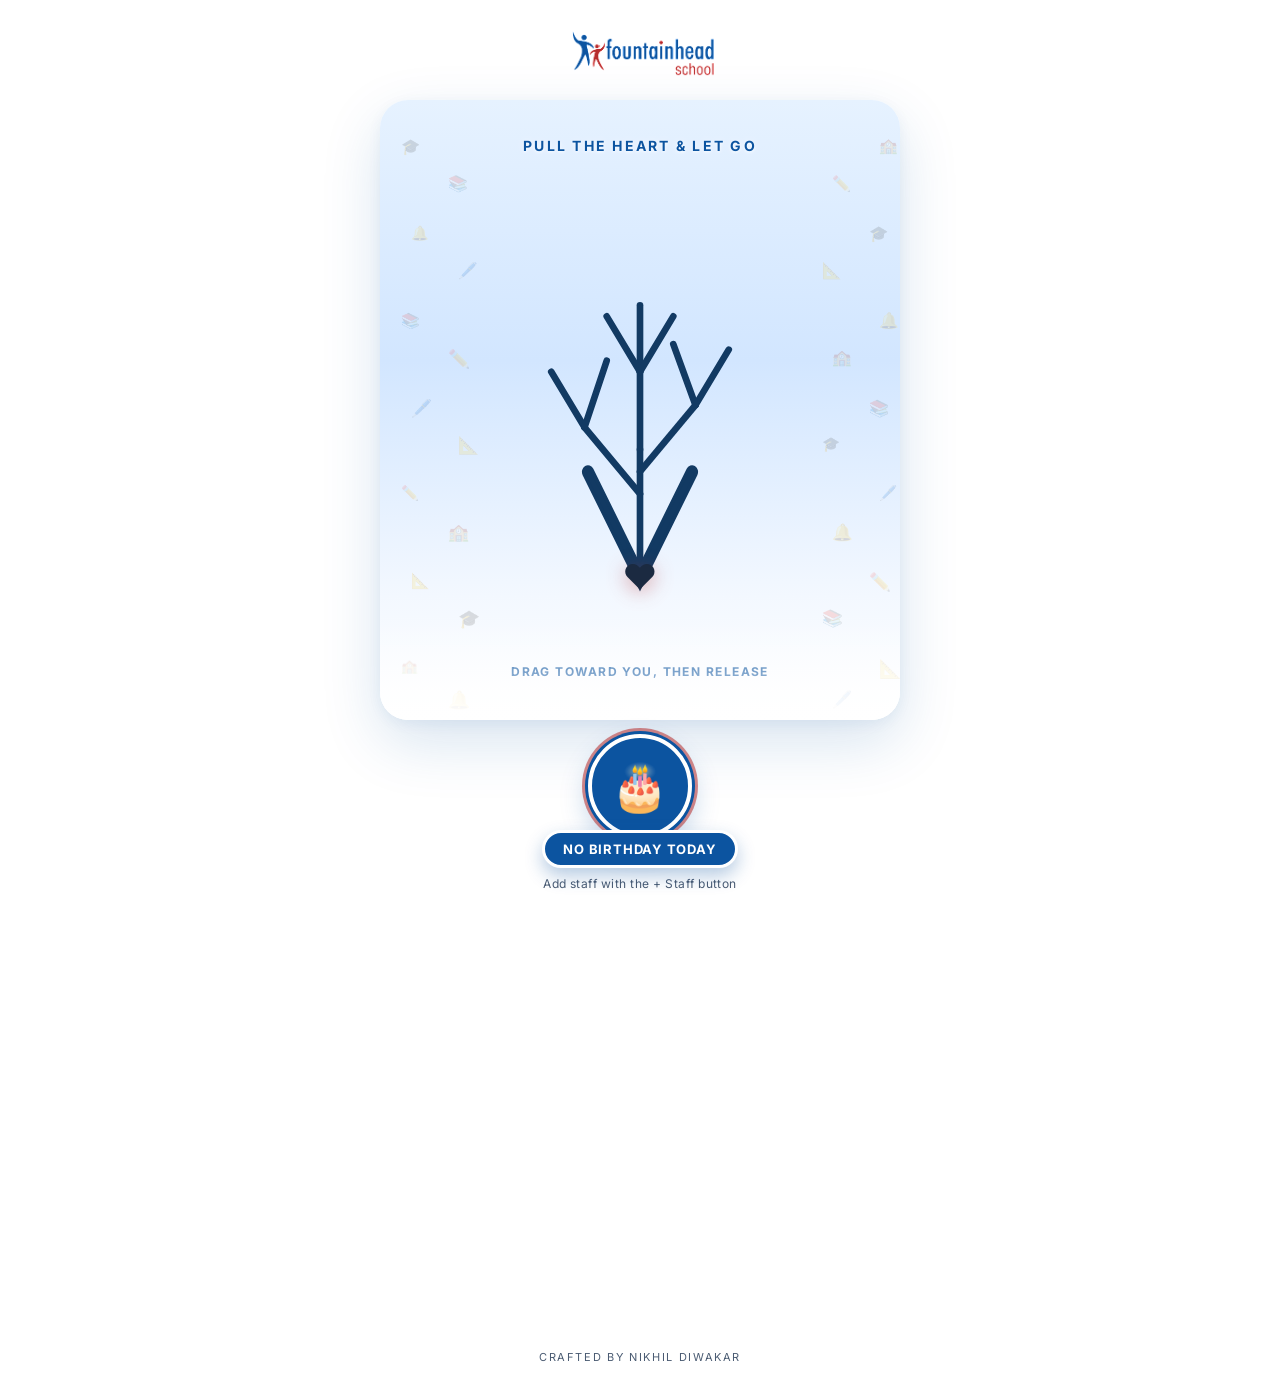
==== birthday/index.html @ 6b3f78a0 "Birthday page: match the anniversary card frame (rounded corners, soft shadow, blue gradient) Co-Aut" ====
<!DOCTYPE html>
<html lang="en">
<head>
<meta charset="UTF-8">
<meta name="viewport" content="width=device-width, initial-scale=1.0, viewport-fit=cover">
<title>Happy Birthday</title>
<link rel="preconnect" href="https://fonts.googleapis.com">
<link href="https://fonts.googleapis.com/css2?family=Parisienne&family=Cormorant+Garamond:ital,wght@0,400;0,500;1,400&family=Inter:wght@400;500;600&display=swap" rel="stylesheet">
<style>
  :root{
    --brand-blue:#0C54A0;
    --brand-blue-bright:#1185FF;
    --brand-red:#B62C2C;
    --brand-red-bright:#FF3C3C;
    --bg-top:#e6f2ff;
    --bg-mid:#f5f9ff;
    --bg-bottom:#ffffff;
    --ink:#123a63;
    --cream:#ffffff;
    --text-dark:#1b2a41;
    --text-soft:#4a5b72;
  }
  *{box-sizing:border-box;-webkit-tap-highlight-color:transparent;}
  html,body{margin:0;padding:0;background:var(--bg-bottom);overflow-x:hidden;-webkit-text-size-adjust:100%;}
  img,video{max-width:100%;}
  body{
    font-family:'Inter',sans-serif;
    color:var(--text-dark);
    display:flex;
    flex-direction:column;
    align-items:center;
    min-height:100vh;min-height:100dvh;
    padding:env(safe-area-inset-top) env(safe-area-inset-right) env(safe-area-inset-bottom) env(safe-area-inset-left);
  }

  /* ---------- SCENE ---------- */
  .brand-header{
    width:100%;max-width:520px;display:flex;justify-content:center;
    padding:22px 20px 10px;
  }
  .brand-header img{height:68px;width:auto;display:block;}

  .scene{
    position:relative;
    width:100%;
    max-width:520px;
    height:min(78vh,620px);
    min-height:460px;
    overflow:hidden;
    border-radius:28px;
    background:linear-gradient(180deg,#e6f2ff 0%, #d2e6ff 42%, #f3f8ff 80%, #ffffff 100%);
    box-shadow:0 22px 60px rgba(12,84,160,.16), 0 4px 14px rgba(12,84,160,.06);
    touch-action:none;
    user-select:none;
  }

  .stars{position:absolute;inset:0;pointer-events:none;overflow:hidden;}
  .stars span{
    position:absolute;font-size:15px;opacity:.16;color:var(--brand-blue);
    animation:iconFloat ease-in-out infinite;
  }
  @keyframes iconFloat{
    0%,100%{transform:translateY(0) rotate(0deg);}
    50%{transform:translateY(-14px) rotate(6deg);}
  }

  .ground{
    position:absolute;left:0;right:0;bottom:0;height:16%;
    background:linear-gradient(180deg, rgba(255,255,255,0) 0%, rgba(255,255,255,.9) 100%);
    pointer-events:none;
  }

  .hint{
    position:absolute;top:6%;left:0;right:0;
    text-align:center;font-family:'Inter',sans-serif;
    font-size:14px;font-weight:700;letter-spacing:.16em;text-transform:uppercase;
    color:var(--brand-blue);opacity:1;
    text-shadow:0 1px 3px rgba(255,255,255,.9), 0 0 10px rgba(255,255,255,.6);
    transition:opacity .6s ease;
  }
  .hint.hidden{opacity:0;}

  /* Tree */
  .tree-wrap{position:absolute;left:50%;top:20%;transform:translateX(-50%);width:64%;height:62%;}
  .tree-svg{width:100%;height:100%;overflow:visible;}
  .branch{
    fill:none;stroke:var(--ink);stroke-width:6;stroke-linecap:round;
  }
  .bloom{opacity:0;transform-origin:center;transform:scale(0);}
  .bloom.show{
    animation:pop .55s cubic-bezier(.34,1.56,.64,1) forwards;
  }
  @keyframes pop{
    0%{opacity:0;transform:scale(0);}
    60%{opacity:1;transform:scale(1.15);}
    100%{opacity:1;transform:scale(1);}
  }

  /* Falling petals */
  .petal{
    position:absolute;top:-5%;font-size:14px;pointer-events:none;
    animation:fall linear forwards;opacity:.9;
  }
  @keyframes fall{
    to{transform:translateY(120vh) rotate(360deg);opacity:0;}
  }

  /* Slingshot */
  .sling-wrap{position:absolute;left:0;right:0;bottom:6%;height:34%;}
  .sling-svg{width:100%;height:100%;overflow:visible;}
  .fork{fill:none;stroke:var(--ink);stroke-width:7;stroke-linecap:round;}
  .band{stroke:var(--ink);stroke-width:3;opacity:.8;}

  .heart{
    position:absolute;
    left:50%;
    top:46%;
    transform:translate(-50%,-50%);
    font-size:34px;
    line-height:1;
    cursor:grab;
    filter:drop-shadow(0 4px 10px rgba(182,44,44,.4));
    touch-action:none;
    z-index:5;
  }
  .heart:active{cursor:grabbing;}
  .heart.flying{transition:none;}
  .heart.hidden{opacity:0;pointer-events:none;transition:opacity .4s ease;}

  .pull-label{
    position:absolute;bottom:2%;left:0;right:0;text-align:center;
    font-family:'Inter',sans-serif;font-size:12px;font-weight:700;letter-spacing:.12em;
    text-transform:uppercase;color:var(--brand-blue);opacity:1;
    text-shadow:0 1px 3px rgba(255,255,255,.9), 0 0 10px rgba(255,255,255,.6);
    transition:opacity .6s ease;
  }
  .pull-label.hidden{opacity:0;}

  /* ---------- TEXT REVEAL ---------- */
  .reveal{
    text-align:center;padding:34px 24px 10px;max-width:560px;
  }
  .eyebrow{
    font-family:'Inter',sans-serif;font-size:12px;font-weight:600;letter-spacing:.22em;
    text-transform:uppercase;color:var(--brand-blue);opacity:0;
    transition:opacity 1s ease, transform 1s ease;transform:translateY(8px);
  }
  .headline{
    font-family:'Parisienne',cursive;
    font-size:clamp(40px,9vw,64px);
    color:var(--brand-red);
    margin:6px 0 4px;
    opacity:0;transform:translateY(10px);
    transition:opacity 1.1s ease .15s, transform 1.1s ease .15s;
    text-shadow:0 2px 18px rgba(182,44,44,.3);
  }
  .subline{
    font-family:'Inter',sans-serif;font-weight:400;
    font-size:16px;line-height:1.7;color:var(--text-dark);opacity:0;
    transition:opacity 1s ease .3s, transform 1s ease .3s;transform:translateY(8px);
    max-width:440px;margin:0 auto;
  }
  .reveal.show .eyebrow,
  .reveal.show .headline,
  .reveal.show .subline{opacity:1;transform:translateY(0);}

  .cta{
    margin-top:26px;opacity:0;transform:translateY(10px);
    transition:opacity .9s ease .6s, transform .9s ease .6s;
  }
  .reveal.show .cta{opacity:1;transform:translateY(0);}
  .cta button{
    font-family:'Inter',sans-serif;font-size:14px;font-weight:600;letter-spacing:.06em;
    background:transparent;color:var(--brand-blue);border:1.5px solid var(--brand-blue);
    padding:12px 26px;border-radius:999px;cursor:pointer;
    transition:background .25s ease, color .25s ease;
  }
  .cta button:hover{background:var(--brand-blue);color:#fff;}

  /* ---------- VIDEO ---------- */
  .video-block{
    width:100%;max-width:560px;
    display:grid;grid-template-rows:0fr;
    opacity:0;
    transition:grid-template-rows .7s ease, opacity .7s ease;
  }
  .video-block.open{grid-template-rows:1fr;opacity:1;}
  .video-block-inner{min-height:0;overflow:hidden;padding:10px 24px 60px;}
  .video-frame{
    border-radius:18px;overflow:hidden;
    border:1px solid rgba(12,84,160,.25);
    box-shadow:0 16px 40px rgba(12,84,160,.18);
  }
  .video-frame video{width:100%;display:block;background:#000;}

  .celebrate-frame{
    position:relative;border-radius:18px;overflow:hidden;
    border:1px solid rgba(12,84,160,.25);
    box-shadow:0 16px 40px rgba(12,84,160,.18);
    aspect-ratio:16/10;
  }
  .celebrate-sky{
    position:absolute;inset:0;
    background:linear-gradient(180deg,var(--bg-top) 0%, var(--bg-mid) 55%, var(--bg-bottom) 100%);
  }
  .celebrate-msg{
    position:absolute;inset:0;display:flex;flex-direction:column;
    align-items:center;justify-content:center;text-align:center;gap:10px;
    opacity:0;transition:opacity .8s ease .3s;
  }
  .celebrate-frame.play .celebrate-msg{opacity:1;}
  .celebrate-cake{font-size:46px;animation:cakeBounce 1.8s ease-in-out infinite;}
  @keyframes cakeBounce{0%,100%{transform:translateY(0);}50%{transform:translateY(-8px);}}
  .celebrate-line{
    font-family:'Parisienne',cursive;font-size:28px;
    color:var(--brand-red);text-shadow:0 2px 14px rgba(182,44,44,.3);
    padding:0 8%;line-height:1.3;
  }
  .celebrate-sparkles{font-size:20px;letter-spacing:10px;opacity:1;}
  .celebrate-sparkles span{display:inline-block;animation:cakeBounce 1.8s ease-in-out infinite;}
  .celebrate-sparkles span:nth-child(2){animation-delay:.2s;}
  .celebrate-sparkles span:nth-child(3){animation-delay:.4s;}
  .confetti{
    position:absolute;top:-8%;pointer-events:none;
    animation:confettiFall linear forwards;
  }
  @keyframes confettiFall{
    to{transform:translateY(140%) rotate(540deg);opacity:0;}
  }
  .balloon{
    position:absolute;bottom:-15%;font-size:28px;pointer-events:none;
    animation:balloonRise ease-in forwards;
  }
  @keyframes balloonRise{
    0%{transform:translateY(0) translateX(0);opacity:0;}
    10%{opacity:1;}
    100%{transform:translateY(-260%) translateX(var(--drift,10px));opacity:0;}
  }
  .video-caption{
    text-align:center;font-family:'Inter',sans-serif;font-size:13px;
    letter-spacing:.08em;text-transform:uppercase;font-weight:600;
    color:var(--brand-blue);margin-top:16px;opacity:.9;
  }

  footer{
    font-family:'Inter',sans-serif;font-size:11px;letter-spacing:.15em;
    text-transform:uppercase;
    color:var(--text-soft);padding:0 20px 30px;text-align:center;
  }

  @media (prefers-reduced-motion:reduce){
    *{animation-duration:.01ms !important;transition-duration:.01ms !important;}
  }

  /* ---------- BIRTHDAY PEOPLE ---------- */
  .bday-people{display:flex;flex-wrap:wrap;justify-content:center;gap:22px;margin:14px 0 0;padding:0 16px;position:relative;z-index:3;}
  .bday-card{text-align:center;animation:cardIn .8s ease both;}
  @keyframes cardIn{from{opacity:0;transform:translateY(12px);}to{opacity:1;transform:none;}}
  .bday-photo{
    width:104px;height:104px;border-radius:50%;margin:0 auto;overflow:hidden;
    border:4px solid #fff;
    box-shadow:0 0 0 3px var(--brand-blue),0 0 0 6px rgba(182,44,44,.55),0 12px 28px rgba(12,84,160,.28);
    background:var(--brand-blue);
    display:flex;align-items:center;justify-content:center;
    color:#fff;font-family:'Inter',sans-serif;font-weight:500;font-size:44px;
  }
  .bday-photo img{width:100%;height:100%;object-fit:cover;display:block;}
  .bday-name{
    display:inline-block;max-width:92vw;white-space:normal;margin-top:-16px;position:relative;
    background:var(--brand-blue);color:#fff;border:3px solid #fff;border-radius:999px;
    padding:8px 18px;font:700 13px 'Inter',sans-serif;letter-spacing:.06em;text-transform:uppercase;
    box-shadow:0 8px 18px rgba(12,84,160,.3);
  }
  .bday-role{font-size:12px;color:var(--text-soft);letter-spacing:.04em;margin-top:8px;}
  .bday-card.off{display:none;}
  .bday-none{font-size:15px;color:var(--text-soft);}


</style>
</head>
<body>

<div class="brand-header"><img src="[data-uri]" alt="Fountainhead School"></div>

<div class="scene" id="scene">
  <div class="stars" id="stars"></div>

  <div class="tree-wrap">
    <svg class="tree-svg" id="treeSvg" viewBox="0 0 300 320">
      <!-- trunk + branches -->
      <path class="branch" d="M150 300 L150 190" />
      <path class="branch" d="M150 230 L100 170" />
      <path class="branch" d="M150 210 L200 150" />
      <path class="branch" d="M150 190 L150 120" />
      <path class="branch" d="M100 170 L70 120" />
      <path class="branch" d="M100 170 L120 110" />
      <path class="branch" d="M200 150 L230 100" />
      <path class="branch" d="M200 150 L180 95" />
      <path class="branch" d="M150 120 L150 60" />
      <path class="branch" d="M150 120 L120 70" />
      <path class="branch" d="M150 120 L180 70" />

      <!-- bloom points (hearts appear here) -->
      <g id="blooms" font-size="22" text-anchor="middle">
        <text class="bloom" x="70" y="112" data-i="0">💗</text>
        <text class="bloom" x="120" y="102" data-i="1">💗</text>
        <text class="bloom" x="150" y="52" data-i="2">💗</text>
        <text class="bloom" x="180" y="62" data-i="3">💗</text>
        <text class="bloom" x="230" y="92" data-i="4">💗</text>
        <text class="bloom" x="200" y="140" data-i="5">💗</text>
        <text class="bloom" x="100" y="160" data-i="6">💗</text>
        <text class="bloom" x="150" y="180" data-i="7">💗</text>
      </g>
    </svg>
  </div>

  <div class="hint" id="hint">pull the heart &amp; let go</div>

  <div class="sling-wrap" id="slingWrap">
    <svg class="sling-svg" id="slingSvg" viewBox="0 0 300 110" preserveAspectRatio="none">
      <path class="fork" d="M120 0 L150 55 L180 0" />
      <line class="band" id="bandL" x1="120" y1="0" x2="150" y2="55" />
      <line class="band" id="bandR" x1="180" y1="0" x2="150" y2="55" />
    </svg>
    <div class="heart" id="heart">❤️</div>
    <div class="pull-label" id="pullLabel">drag toward you, then release</div>
  </div>

  <div class="ground"></div>
</div>

<div class="bday-people" id="bdayPeople"></div>

<div class="reveal" id="reveal">
  <div class="eyebrow">with sincere appreciation and warm wishes</div>
  <div class="headline">Happy Birthday</div>
  <div class="subline">On this special day, I wanted to take a moment to wish you not just a happy birthday, but a year ahead filled with continued success, good health, and well-deserved recognition. Thank you for the guidance, trust, and support you extend so consistently &mdash; it truly does not go unnoticed. Wishing you all the very best, today and always.</div>
  <div class="cta"><button id="playBtn">Watch this ↓</button></div>
</div>

<div class="video-block" id="videoBlock">
  <div class="video-block-inner">
  <div class="celebrate-frame" id="celebrateFrame">
    <div class="celebrate-sky"></div>
    <div class="celebrate-msg" id="celebrateMsg">
      <div class="celebrate-cake">🎂</div>
      <div class="celebrate-line">Wishing you continued success and happiness</div>
      <div class="celebrate-sparkles"><span>🥳</span><span>🍁</span><span>✨</span></div>
    </div>
  </div>
  <div class="video-caption">for you 🎂</div>
  </div>
</div>

<footer>crafted by Nikhil Diwakar</footer>

<script>
/* ---------- ambient school icons ---------- */
const starsEl = document.getElementById('stars');
const schoolIcons = ['🎓','📚','✏️','🏫','🔔','🖊️','📐'];
const iconSpots = [
  {x:4,  y:6},  {x:13, y:12}, {x:87, y:12}, {x:96, y:6},
  {x:6,  y:20}, {x:15, y:26}, {x:85, y:26}, {x:94, y:20},
  {x:4,  y:34}, {x:13, y:40}, {x:87, y:40}, {x:96, y:34},
  {x:6,  y:48}, {x:15, y:54}, {x:85, y:54}, {x:94, y:48},
  {x:4,  y:62}, {x:13, y:68}, {x:87, y:68}, {x:96, y:62},
  {x:6,  y:76}, {x:15, y:82}, {x:85, y:82}, {x:94, y:76},
  {x:4,  y:90}, {x:13, y:95}, {x:87, y:95}, {x:96, y:90}
];
iconSpots.forEach((pos,i)=>{
  const s=document.createElement('span');
  s.textContent = schoolIcons[i % schoolIcons.length];
  s.style.left = pos.x+'%';
  s.style.top = pos.y+'%';
  s.style.fontSize = (13+Math.random()*5)+'px';
  s.style.animationDuration=(4+Math.random()*3)+'s';
  s.style.animationDelay=(Math.random()*3)+'s';
  starsEl.appendChild(s);
});

/* ---------- slingshot logic ---------- */
const scene = document.getElementById('scene');
const heart = document.getElementById('heart');
const bandL = document.getElementById('bandL');
const bandR = document.getElementById('bandR');
const slingSvg = document.getElementById('slingSvg');
const slingWrap = document.getElementById('slingWrap');
const hint = document.getElementById('hint');
const pullLabel = document.getElementById('pullLabel');
const reveal = document.getElementById('reveal');
const blooms = document.querySelectorAll('.bloom');

let restX, restY, anchorL, anchorR, dragging=false, hasFired=false;

function svgToScreen(svg, x, y){
  const rect = svg.getBoundingClientRect();
  const vb = svg.viewBox.baseVal;
  return {
    x: rect.left + (x/vb.width)*rect.width,
    y: rect.top + (y/vb.height)*rect.height
  };
}

function layout(){
  const p = svgToScreen(slingSvg,150,55);
  restX = p.x; restY = p.y;
  anchorL = svgToScreen(slingSvg,120,0);
  anchorR = svgToScreen(slingSvg,180,0);
  placeHeart(restX,restY);
}

function placeHeart(x,y){
  heart.style.transform = 'none';
  const r = heart.getBoundingClientRect();
  const wrapRect = slingWrap.getBoundingClientRect();
  heart.style.left = (x - wrapRect.left - r.width/2) + 'px';
  heart.style.top = (y - wrapRect.top - r.height/2) + 'px';
  updateBands(x,y);
}

function updateBands(x,y){
  const sceneRect = scene.getBoundingClientRect();
  const vb = slingSvg.viewBox.baseVal;
  const slingRect = slingSvg.getBoundingClientRect();
  const toSvg = (px,py)=>({
    x: ((px-slingRect.left)/slingRect.width)*vb.width,
    y: ((py-slingRect.top)/slingRect.height)*vb.height
  });
  const pt = toSvg(x,y);
  bandL.setAttribute('x2', pt.x); bandL.setAttribute('y2', pt.y);
  bandR.setAttribute('x2', pt.x); bandR.setAttribute('y2', pt.y);
}

function pointerPos(e){
  if(e.touches && e.touches[0]) return {x:e.touches[0].clientX,y:e.touches[0].clientY};
  return {x:e.clientX,y:e.clientY};
}

function startDrag(e){
  if(hasFired) return;
  dragging = true;
  hint.classList.add('hidden');
  pullLabel.classList.add('hidden');
  heart.style.transition='none';
  e.preventDefault();
}

function moveDrag(e){
  if(!dragging) return;
  const p = pointerPos(e);
  const dx = p.x-restX, dy = p.y-restY;
  const maxR = 70;
  const dist = Math.min(Math.hypot(dx,dy), maxR);
  const ang = Math.atan2(dy,dx);
  const nx = restX + Math.cos(ang)*dist;
  const ny = restY + Math.max(Math.sin(ang)*dist, -4); // don't let it go above rest much
  placeHeart(nx,ny);
  e.preventDefault();
}

function endDrag(e){
  if(!dragging) return;
  dragging = false;
  const r = heart.getBoundingClientRect();
  const curX = r.left + r.width/2, curY = r.top + r.height/2;
  const pullDist = Math.hypot(curX-restX, curY-restY);

  if(pullDist < 18){
    // not pulled enough, snap back
    snapBack();
    return;
  }
  fire(curX,curY);
}

function snapBack(){
  heart.style.transition='left .4s cubic-bezier(.34,1.56,.64,1), top .4s cubic-bezier(.34,1.56,.64,1)';
  placeHeart(restX,restY);
  hint.classList.remove('hidden');
  pullLabel.classList.remove('hidden');
}

function fire(curX,curY){
  hasFired = true;
  const treeRect = document.getElementById('treeSvg').getBoundingClientRect();
  const targetX = treeRect.left + treeRect.width*0.5;
  const targetY = treeRect.top + treeRect.height*0.4;

  const startX = curX, startY = curY;
  const ctrlX = restX + (restX-curX)*1.4;
  const ctrlY = Math.min(curY, restY) - 120;

  const duration = 650;
  const t0 = performance.now();
  heart.classList.add('flying');

  function step(now){
    let t = Math.min((now-t0)/duration, 1);
    const it = 1-t;
    const x = it*it*startX + 2*it*t*ctrlX + t*t*targetX;
    const y = it*it*startY + 2*it*t*ctrlY + t*t*targetY;
    const wrapRect = slingWrap.getBoundingClientRect();
    const hr = heart.getBoundingClientRect();
    heart.style.left = (x - wrapRect.left - hr.width/2) + 'px';
    heart.style.top = (y - wrapRect.top - hr.height/2) + 'px';
    heart.style.transform = 'scale(' + (1 - 0.3*t) + ') rotate(' + (t*260) + 'deg)';
    if(t<1){
      requestAnimationFrame(step);
    } else {
      heart.classList.add('hidden');
      bloomTree();
    }
  }
  requestAnimationFrame(step);
}

function bloomTree(){
  blooms.forEach((b,i)=>{
    setTimeout(()=>{
      b.classList.add('show');
    }, i*90);
  });
  spawnPetals();
  setTimeout(()=>{
    reveal.classList.add('show');
  }, blooms.length*90 + 400);
}

function spawnPetals(){
  const emojis = ['❤️','💙','✨'];
  for(let i=0;i<22;i++){
    const p = document.createElement('div');
    p.className='petal';
    p.textContent = emojis[Math.floor(Math.random()*emojis.length)];
    p.style.left = Math.random()*100+'%';
    p.style.animationDuration = (3+Math.random()*2.5)+'s';
    p.style.animationDelay = (Math.random()*1.2)+'s';
    p.style.fontSize = (10+Math.random()*10)+'px';
    scene.appendChild(p);
    setTimeout(()=>p.remove(), 7000);
  }
}

heart.addEventListener('mousedown', startDrag);
heart.addEventListener('touchstart', startDrag, {passive:false});
window.addEventListener('mousemove', moveDrag);
window.addEventListener('touchmove', moveDrag, {passive:false});
window.addEventListener('mouseup', endDrag);
window.addEventListener('touchend', endDrag);
window.addEventListener('resize', ()=>{ if(!hasFired) layout(); });
window.addEventListener('orientationchange', ()=>setTimeout(()=>{ if(!hasFired) layout(); }, 250));

window.addEventListener('load', layout);
setTimeout(layout, 60);

/* ---------- video reveal -> celebration reveal ---------- */
const playBtn = document.getElementById('playBtn');
const videoBlock = document.getElementById('videoBlock');
const celebrateFrame = document.getElementById('celebrateFrame');
let celebrated = false;
let balloonTimer = null;

function spawnConfettiBurst(){
  const colors = ['#0C54A0','#1185FF','#B62C2C','#FF3C3C','#ffffff'];
  for(let i=0;i<50;i++){
    const c = document.createElement('div');
    c.className = 'confetti';
    c.style.left = Math.random()*100+'%';
    c.style.width = (5+Math.random()*5)+'px';
    c.style.height = (8+Math.random()*8)+'px';
    c.style.background = colors[Math.floor(Math.random()*colors.length)];
    c.style.borderRadius = Math.random()>0.5 ? '50%' : '2px';
    c.style.animationDuration = (2+Math.random()*2)+'s';
    c.style.animationDelay = (Math.random()*0.8)+'s';
    celebrateFrame.appendChild(c);
    setTimeout(()=>c.remove(), 5000);
  }
}

function spawnBalloonWave(){
  const balloonEmojis = ['🎈','🎈','🎈'];
  const count = 6;
  for(let i=0;i<count;i++){
    const b = document.createElement('div');
    b.className = 'balloon';
    b.textContent = balloonEmojis[Math.floor(Math.random()*balloonEmojis.length)];
    b.style.left = (10+Math.random()*80)+'%';
    b.style.setProperty('--drift', (Math.random()*40-20)+'px');
    b.style.animationDuration = (1.8+Math.random()*0.8)+'s';
    b.style.animationDelay = (Math.random()*0.25)+'s';
    celebrateFrame.appendChild(b);
    setTimeout(()=>b.remove(), 2800);
  }
}

function startCelebration(){
  celebrateFrame.classList.add('play');
  spawnConfettiBurst();
  spawnBalloonWave();
  balloonTimer = setInterval(spawnBalloonWave, 2200);
}

function stopCelebration(){
  if(balloonTimer){ clearInterval(balloonTimer); balloonTimer = null; }
}

playBtn.addEventListener('click', ()=>{
  videoBlock.classList.toggle('open');
  if(videoBlock.classList.contains('open')){
    videoBlock.scrollIntoView({behavior:'smooth', block:'start'});
    playBtn.textContent = 'Hide ↑';
    if(!celebrated){
      celebrated = true;
      setTimeout(startCelebration, 80);
    } else {
      balloonTimer = setInterval(spawnBalloonWave, 4000);
    }
  } else {
    playBtn.textContent = 'Watch this ↓';
    stopCelebration();
  }
});

/* ---------- today's birthdays from staff data ---------- */
// (exported/synced from Nucleus). Test any day with  ?date=MM-DD
const peopleEl = document.getElementById('bdayPeople');
const headlineEl = document.querySelector('.headline');

function todayMD(){
  const q = new URLSearchParams(location.search).get('date');
  if(q && /^\d{2}-\d{2}$/.test(q)) return q;
  const d = new Date();
  return String(d.getMonth()+1).padStart(2,'0')+'-'+String(d.getDate()).padStart(2,'0');
}

function initials(n){
  return n.replace(/^(mr|mrs|ms|dr)\.?\s+/i,'').split(/\s+/).slice(0,2).map(w=>w[0]).join('').toUpperCase();
}

function renderPeople(list){
  peopleEl.textContent = '';
  list.forEach((p,i)=>{
    const card = document.createElement('div');
    card.className = 'bday-card';
    card.style.animationDelay = (i*0.15)+'s';
    const ph = document.createElement('div');
    ph.className = 'bday-photo';
    const showInitials = ()=>{ ph.textContent = initials(p.name); };
    if(p.photo){
      const img = document.createElement('img');
      img.alt = p.name;
      img.onerror = ()=>{ img.remove(); showInitials(); };
      img.src = p.photo;
      ph.appendChild(img);
    } else showInitials();
    const nm = document.createElement('div');
    nm.className = 'bday-name'; nm.textContent = p.name;
    card.append(ph, nm);
    if(p.designation){
      const r = document.createElement('div');
      r.className = 'bday-role'; r.textContent = p.designation;
      card.appendChild(r);
    }
    peopleEl.appendChild(card);
  });
  // show one person at a time; if several share the day, rotate every 6s
  clearInterval(window.bdayTimer);
  const cards = [...peopleEl.children];
  cards.forEach((c,i)=>c.classList.toggle('off', i>0));
  if(cards.length>1){
    let cur = 0;
    window.bdayTimer = setInterval(()=>{
      cards[cur].classList.add('off');
      cur = (cur+1) % cards.length;
      cards[cur].classList.remove('off');
      headlineEl.textContent = 'Happy Birthday, ' + list[cur].name.replace(/^(mr|mrs|ms|dr)\.?\s+/i,'').split(/\s+/)[0];
    }, 6000);
  }
  if(!list.length){
    peopleEl.innerHTML = '<div class="bday-card"><div class="bday-photo" style="font-size:46px">🎂</div><div class="bday-name">No birthday today</div><div class="bday-role">Add staff with the + Staff button</div></div>';
  }
  if(list.length){
    headlineEl.textContent = 'Happy Birthday' + ', '+list[0].name.replace(/^(mr|mrs|ms|dr)\.?\s+/i,'').split(/\s+/)[0];
  }
}


/* ---------- today's birthdays come from the server (/api/birthdays) ---------- */
(async()=>{
  const q = new URLSearchParams(location.search).get('date');
  try{
    const r = await fetch('/api/birthdays' + (q ? '?date='+encodeURIComponent(q) : ''), {cache:'no-store'});
    renderPeople(await r.json());
  }catch(e){ renderPeople([]); }
})();
</script>

</body>
</html>
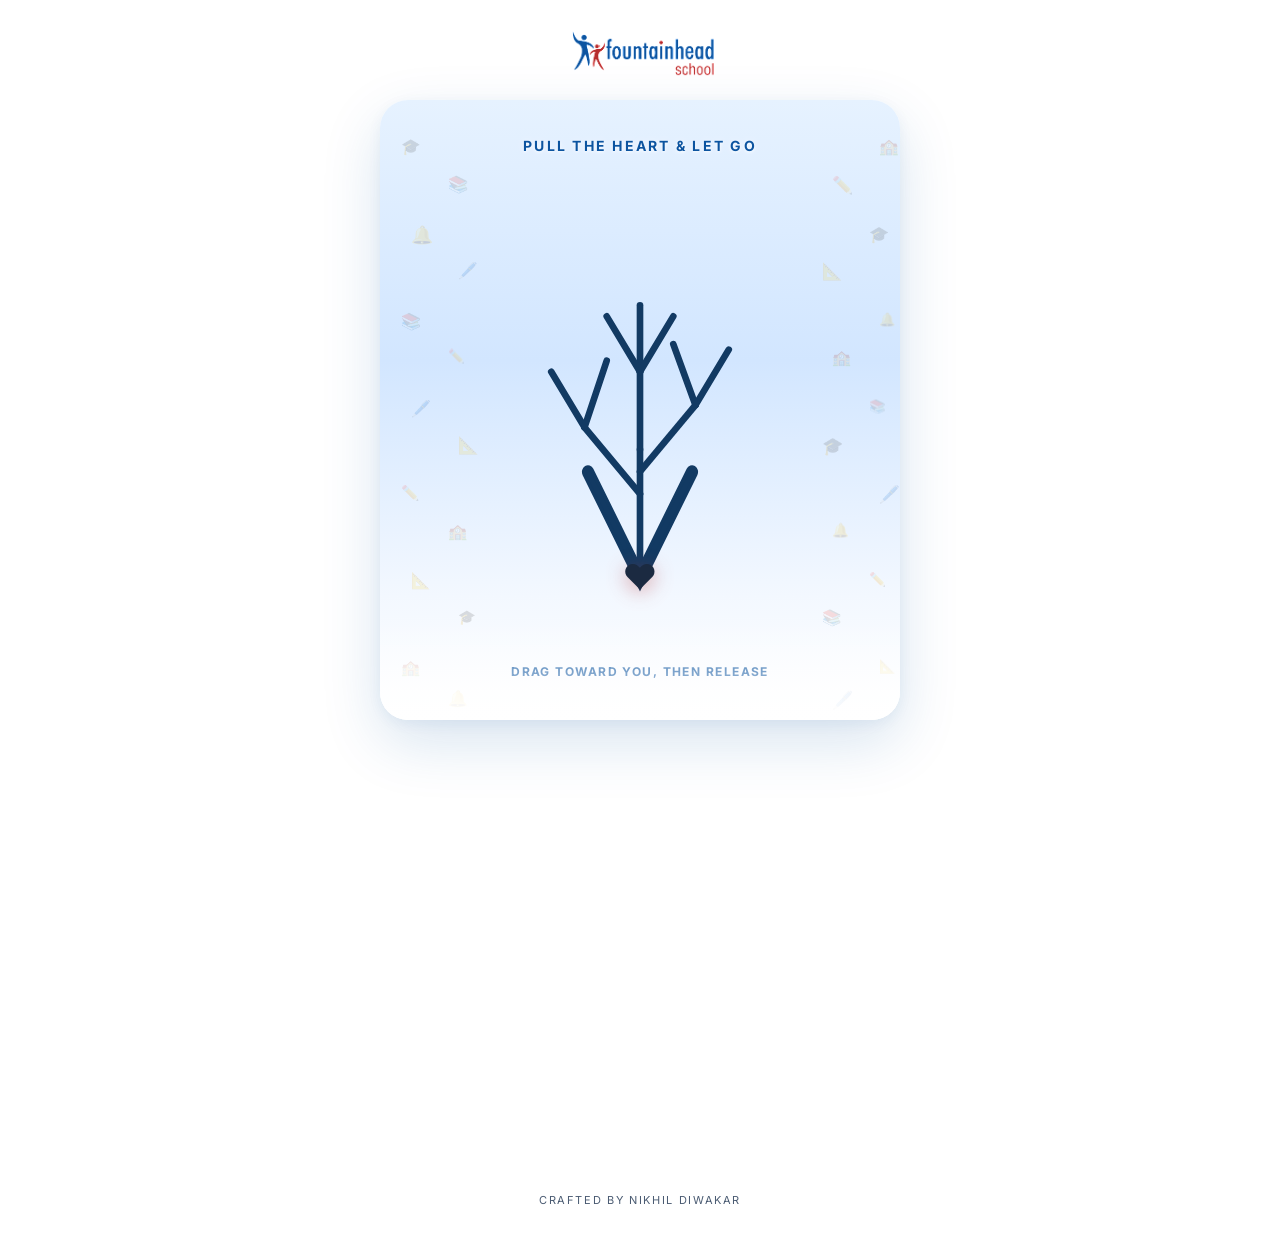
==== commit b47b971e: "Birthday page: remove the no-birthday placeholder card Co-Authored-By: Claude Opus 5.5 <noreply@anth" ====
--- a/birthday/index.html
+++ b/birthday/index.html
@@ -676,9 +676,6 @@
       headlineEl.textContent = 'Happy Birthday, ' + list[cur].name.replace(/^(mr|mrs|ms|dr)\.?\s+/i,'').split(/\s+/)[0];
     }, 6000);
   }
-  if(!list.length){
-    peopleEl.innerHTML = '<div class="bday-card"><div class="bday-photo" style="font-size:46px">🎂</div><div class="bday-name">No birthday today</div><div class="bday-role">Add staff with the + Staff button</div></div>';
-  }
   if(list.length){
     headlineEl.textContent = 'Happy Birthday' + ', '+list[0].name.replace(/^(mr|mrs|ms|dr)\.?\s+/i,'').split(/\s+/)[0];
   }
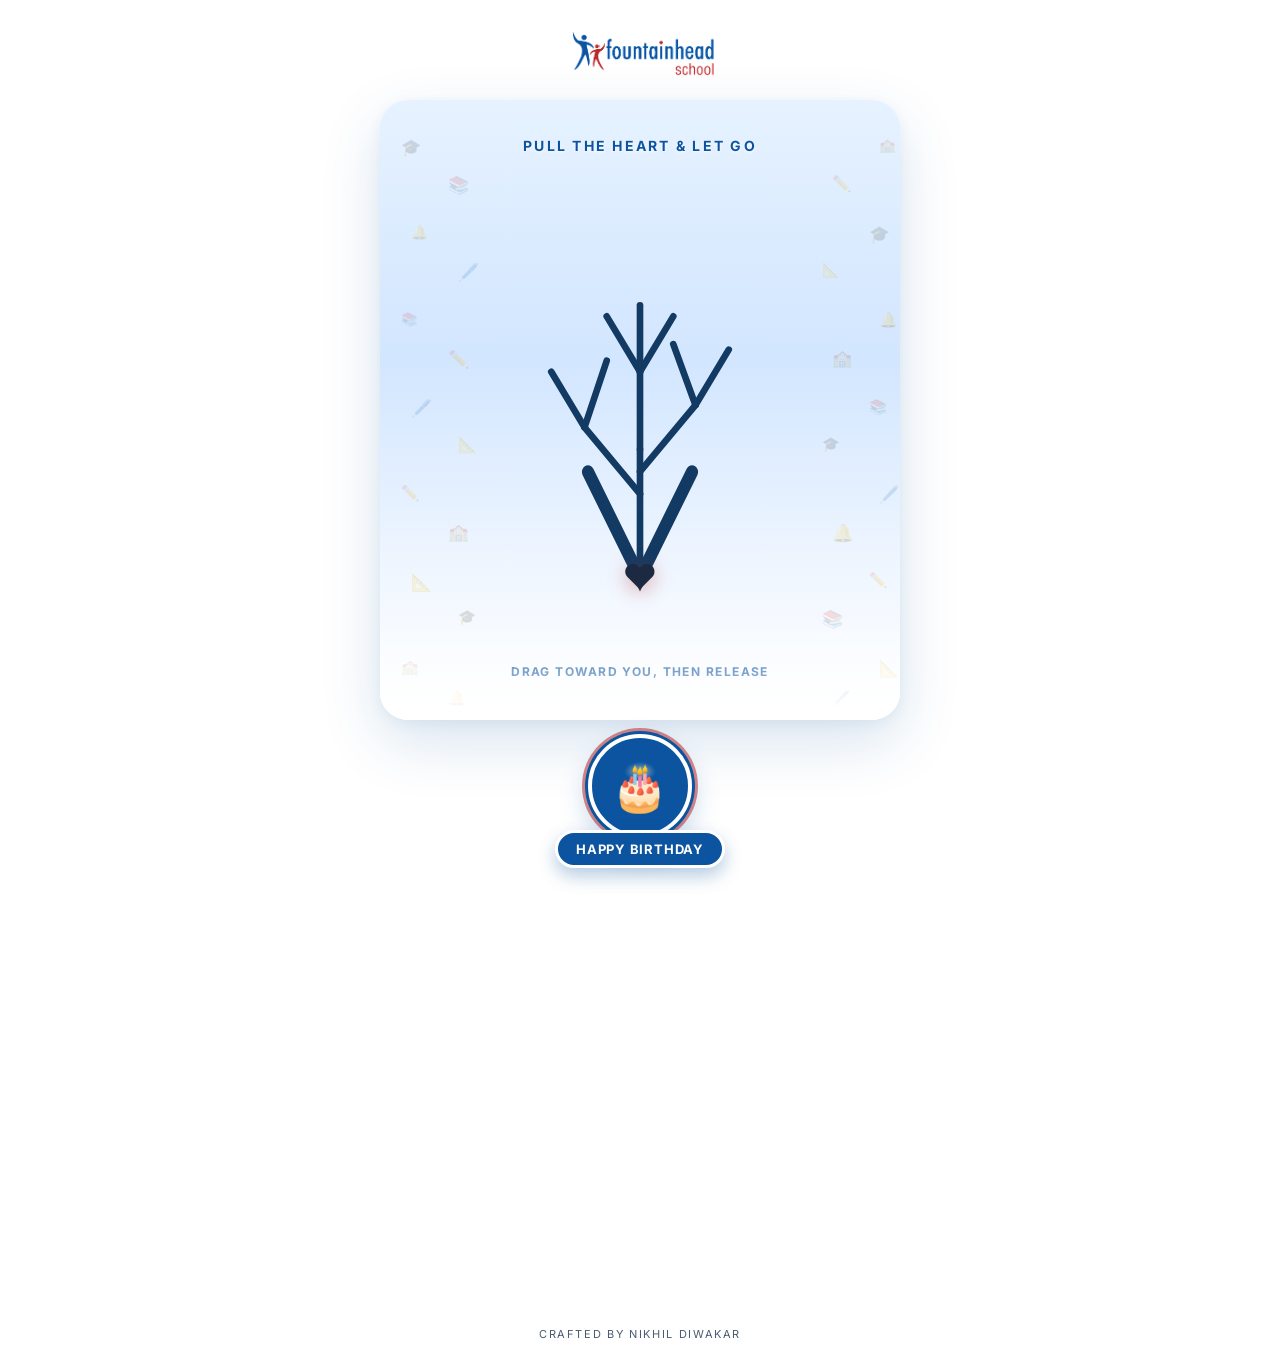
==== commit c1c98af2: "Birthday page: always show the photo and name frame (neutral placeholder when nobody has a birthday)" ====
--- a/birthday/index.html
+++ b/birthday/index.html
@@ -676,6 +676,10 @@
       headlineEl.textContent = 'Happy Birthday, ' + list[cur].name.replace(/^(mr|mrs|ms|dr)\.?\s+/i,'').split(/\s+/)[0];
     }, 6000);
   }
+  if(!list.length){
+    // nobody today: keep the photo + name frame visible with a neutral placeholder
+    peopleEl.innerHTML = '<div class="bday-card"><div class="bday-photo" style="font-size:46px">🎂</div><div class="bday-name">Happy Birthday</div></div>';
+  }
   if(list.length){
     headlineEl.textContent = 'Happy Birthday' + ', '+list[0].name.replace(/^(mr|mrs|ms|dr)\.?\s+/i,'').split(/\s+/)[0];
   }
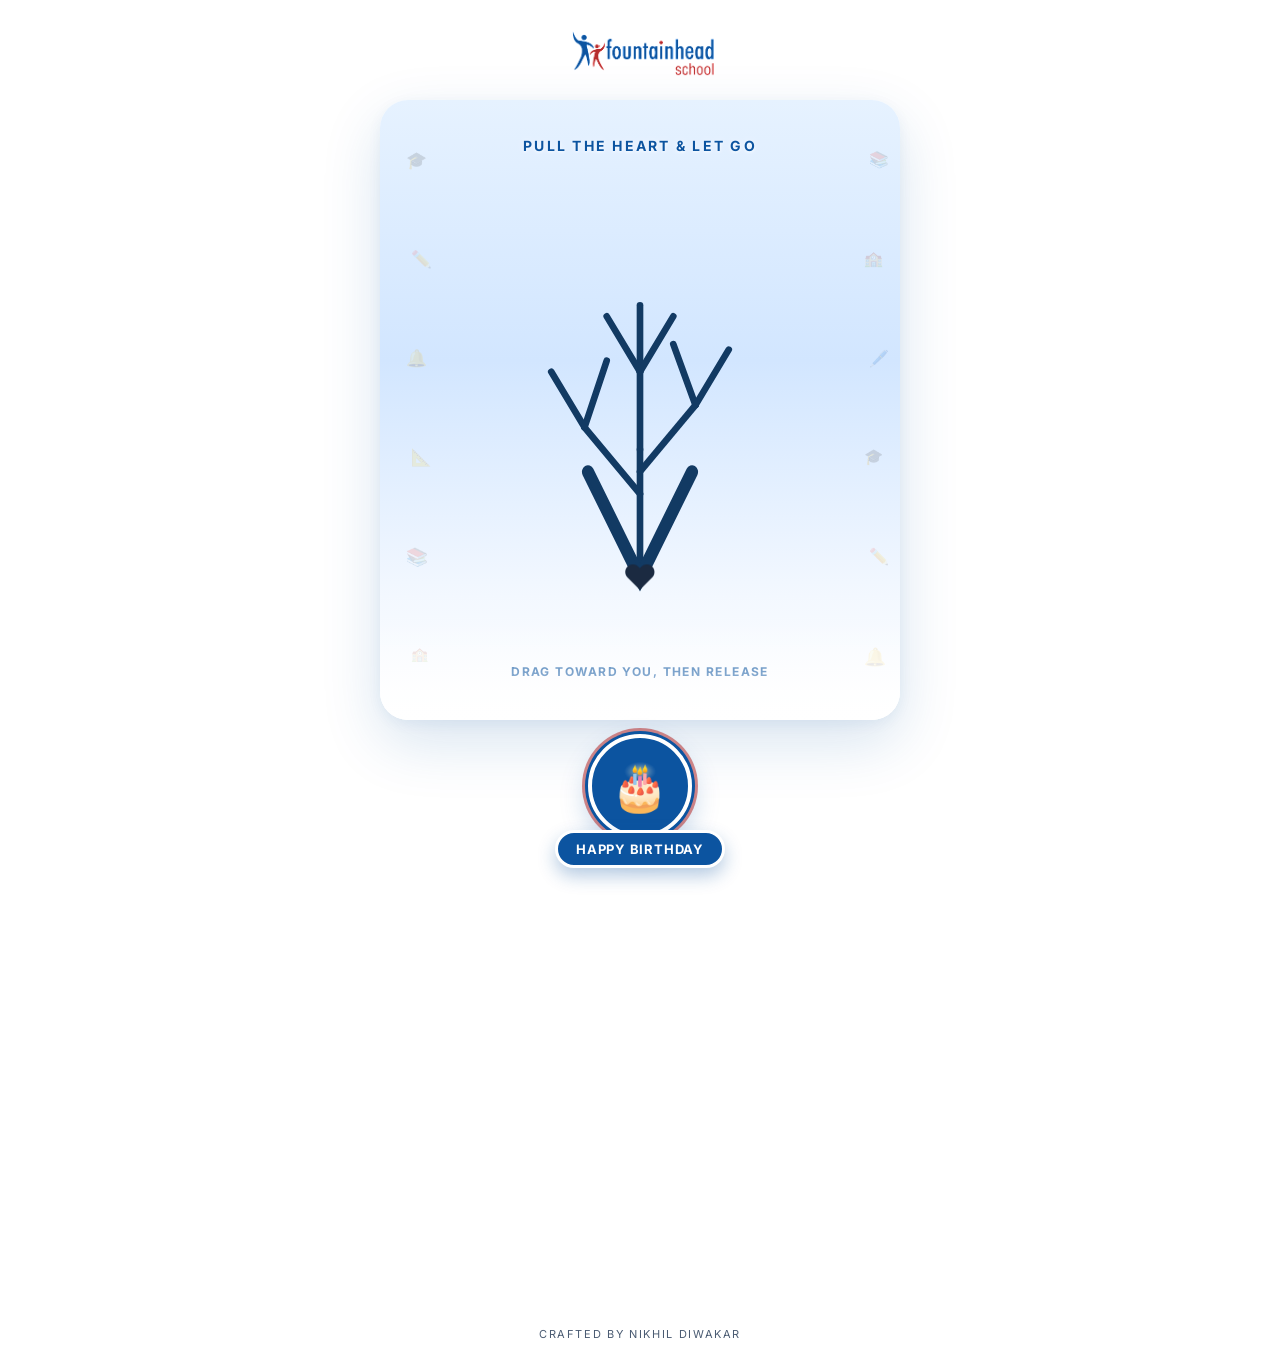
==== commit 2d140569: "Birthday page: fix lag (cached geometry, transform-based drag, rAF throttling, fewer animated icons)" ====
--- a/birthday/index.html
+++ b/birthday/index.html
@@ -52,6 +52,7 @@
     box-shadow:0 22px 60px rgba(12,84,160,.16), 0 4px 14px rgba(12,84,160,.06);
     touch-action:none;
     user-select:none;
+    isolation:isolate;
   }
 
   .stars{position:absolute;inset:0;pointer-events:none;overflow:hidden;}
@@ -113,13 +114,12 @@
 
   .heart{
     position:absolute;
-    left:50%;
-    top:46%;
-    transform:translate(-50%,-50%);
+    left:0;
+    top:0;
     font-size:34px;
     line-height:1;
     cursor:grab;
-    filter:drop-shadow(0 4px 10px rgba(182,44,44,.4));
+    will-change:transform;
     touch-action:none;
     z-index:5;
   }
@@ -359,13 +359,9 @@
 const starsEl = document.getElementById('stars');
 const schoolIcons = ['🎓','📚','✏️','🏫','🔔','🖊️','📐'];
 const iconSpots = [
-  {x:4,  y:6},  {x:13, y:12}, {x:87, y:12}, {x:96, y:6},
-  {x:6,  y:20}, {x:15, y:26}, {x:85, y:26}, {x:94, y:20},
-  {x:4,  y:34}, {x:13, y:40}, {x:87, y:40}, {x:96, y:34},
-  {x:6,  y:48}, {x:15, y:54}, {x:85, y:54}, {x:94, y:48},
-  {x:4,  y:62}, {x:13, y:68}, {x:87, y:68}, {x:96, y:62},
-  {x:6,  y:76}, {x:15, y:82}, {x:85, y:82}, {x:94, y:76},
-  {x:4,  y:90}, {x:13, y:95}, {x:87, y:95}, {x:96, y:90}
+  {x:5,  y:8},  {x:94, y:8},  {x:6,  y:24}, {x:93, y:24},
+  {x:5,  y:40}, {x:94, y:40}, {x:6,  y:56}, {x:93, y:56},
+  {x:5,  y:72}, {x:94, y:72}, {x:6,  y:88}, {x:93, y:88}
 ];
 iconSpots.forEach((pos,i)=>{
   const s=document.createElement('span');
@@ -390,45 +386,33 @@
 const reveal = document.getElementById('reveal');
 const blooms = document.querySelectorAll('.bloom');
 
-let restX, restY, anchorL, anchorR, dragging=false, hasFired=false;
-
-function svgToScreen(svg, x, y){
-  const rect = svg.getBoundingClientRect();
-  const vb = svg.viewBox.baseVal;
-  return {
-    x: rect.left + (x/vb.width)*rect.width,
-    y: rect.top + (y/vb.height)*rect.height
-  };
-}
-
+let restX, restY, dragging=false, hasFired=false;
+let wrapLeft=0, wrapTop=0, halfW=17, halfH=17, slingRect=null, targetX=0, targetY=0;
+let curX=0, curY=0, rafPending=false, pendingPt=null;
+const SVG_W = 300, SVG_H = 110;
+
+// read all geometry once (not on every mouse move)
 function layout(){
-  const p = svgToScreen(slingSvg,150,55);
-  restX = p.x; restY = p.y;
-  anchorL = svgToScreen(slingSvg,120,0);
-  anchorR = svgToScreen(slingSvg,180,0);
+  slingRect = slingSvg.getBoundingClientRect();
+  const wr = slingWrap.getBoundingClientRect();
+  wrapLeft = wr.left; wrapTop = wr.top;
+  halfW = heart.offsetWidth/2; halfH = heart.offsetHeight/2;
+  restX = slingRect.left + (150/SVG_W)*slingRect.width;
+  restY = slingRect.top + (55/SVG_H)*slingRect.height;
+  const tr = document.getElementById('treeSvg').getBoundingClientRect();
+  targetX = tr.left + tr.width*0.5;
+  targetY = tr.top + tr.height*0.4;
   placeHeart(restX,restY);
 }
 
-function placeHeart(x,y){
-  heart.style.transform = 'none';
-  const r = heart.getBoundingClientRect();
-  const wrapRect = slingWrap.getBoundingClientRect();
-  heart.style.left = (x - wrapRect.left - r.width/2) + 'px';
-  heart.style.top = (y - wrapRect.top - r.height/2) + 'px';
-  updateBands(x,y);
-}
-
-function updateBands(x,y){
-  const sceneRect = scene.getBoundingClientRect();
-  const vb = slingSvg.viewBox.baseVal;
-  const slingRect = slingSvg.getBoundingClientRect();
-  const toSvg = (px,py)=>({
-    x: ((px-slingRect.left)/slingRect.width)*vb.width,
-    y: ((py-slingRect.top)/slingRect.height)*vb.height
-  });
-  const pt = toSvg(x,y);
-  bandL.setAttribute('x2', pt.x); bandL.setAttribute('y2', pt.y);
-  bandR.setAttribute('x2', pt.x); bandR.setAttribute('y2', pt.y);
+// move with transform (GPU) instead of left/top (layout)
+function placeHeart(x,y,extra){
+  curX = x; curY = y;
+  heart.style.transform = 'translate3d(' + (x-wrapLeft-halfW) + 'px,' + (y-wrapTop-halfH) + 'px,0)' + (extra||'');
+  const px = ((x-slingRect.left)/slingRect.width)*SVG_W;
+  const py = ((y-slingRect.top)/slingRect.height)*SVG_H;
+  bandL.setAttribute('x2', px); bandL.setAttribute('y2', py);
+  bandR.setAttribute('x2', px); bandR.setAttribute('y2', py);
 }
 
 function pointerPos(e){
@@ -438,6 +422,7 @@
 
 function startDrag(e){
   if(hasFired) return;
+  layout();
   dragging = true;
   hint.classList.add('hidden');
   pullLabel.classList.add('hidden');
@@ -445,28 +430,29 @@
   e.preventDefault();
 }
 
-function moveDrag(e){
-  if(!dragging) return;
-  const p = pointerPos(e);
-  const dx = p.x-restX, dy = p.y-restY;
+function applyDrag(){
+  rafPending = false;
+  if(!dragging || !pendingPt) return;
+  const dx = pendingPt.x-restX, dy = pendingPt.y-restY;
   const maxR = 70;
   const dist = Math.min(Math.hypot(dx,dy), maxR);
   const ang = Math.atan2(dy,dx);
-  const nx = restX + Math.cos(ang)*dist;
-  const ny = restY + Math.max(Math.sin(ang)*dist, -4); // don't let it go above rest much
-  placeHeart(nx,ny);
+  placeHeart(restX + Math.cos(ang)*dist, restY + Math.max(Math.sin(ang)*dist, -4));
+}
+
+function moveDrag(e){
+  if(!dragging) return;
+  pendingPt = pointerPos(e);
+  if(!rafPending){ rafPending = true; requestAnimationFrame(applyDrag); }
   e.preventDefault();
 }
 
 function endDrag(e){
   if(!dragging) return;
   dragging = false;
-  const r = heart.getBoundingClientRect();
-  const curX = r.left + r.width/2, curY = r.top + r.height/2;
+  if(pendingPt){ applyDrag(); }
   const pullDist = Math.hypot(curX-restX, curY-restY);
-
   if(pullDist < 18){
-    // not pulled enough, snap back
     snapBack();
     return;
   }
@@ -474,36 +460,27 @@
 }
 
 function snapBack(){
-  heart.style.transition='left .4s cubic-bezier(.34,1.56,.64,1), top .4s cubic-bezier(.34,1.56,.64,1)';
+  heart.style.transition='transform .4s cubic-bezier(.34,1.56,.64,1)';
   placeHeart(restX,restY);
   hint.classList.remove('hidden');
   pullLabel.classList.remove('hidden');
 }
 
-function fire(curX,curY){
+function fire(fromX,fromY){
   hasFired = true;
-  const treeRect = document.getElementById('treeSvg').getBoundingClientRect();
-  const targetX = treeRect.left + treeRect.width*0.5;
-  const targetY = treeRect.top + treeRect.height*0.4;
-
-  const startX = curX, startY = curY;
-  const ctrlX = restX + (restX-curX)*1.4;
-  const ctrlY = Math.min(curY, restY) - 120;
-
+  heart.style.transition='none';
+  const startX = fromX, startY = fromY;
+  const ctrlX = restX + (restX-fromX)*1.4;
+  const ctrlY = Math.min(fromY, restY) - 120;
   const duration = 650;
   const t0 = performance.now();
-  heart.classList.add('flying');
 
   function step(now){
-    let t = Math.min((now-t0)/duration, 1);
+    const t = Math.min((now-t0)/duration, 1);
     const it = 1-t;
     const x = it*it*startX + 2*it*t*ctrlX + t*t*targetX;
     const y = it*it*startY + 2*it*t*ctrlY + t*t*targetY;
-    const wrapRect = slingWrap.getBoundingClientRect();
-    const hr = heart.getBoundingClientRect();
-    heart.style.left = (x - wrapRect.left - hr.width/2) + 'px';
-    heart.style.top = (y - wrapRect.top - hr.height/2) + 'px';
-    heart.style.transform = 'scale(' + (1 - 0.3*t) + ') rotate(' + (t*260) + 'deg)';
+    placeHeart(x, y, ' scale(' + (1-0.3*t) + ') rotate(' + (t*260) + 'deg)');
     if(t<1){
       requestAnimationFrame(step);
     } else {
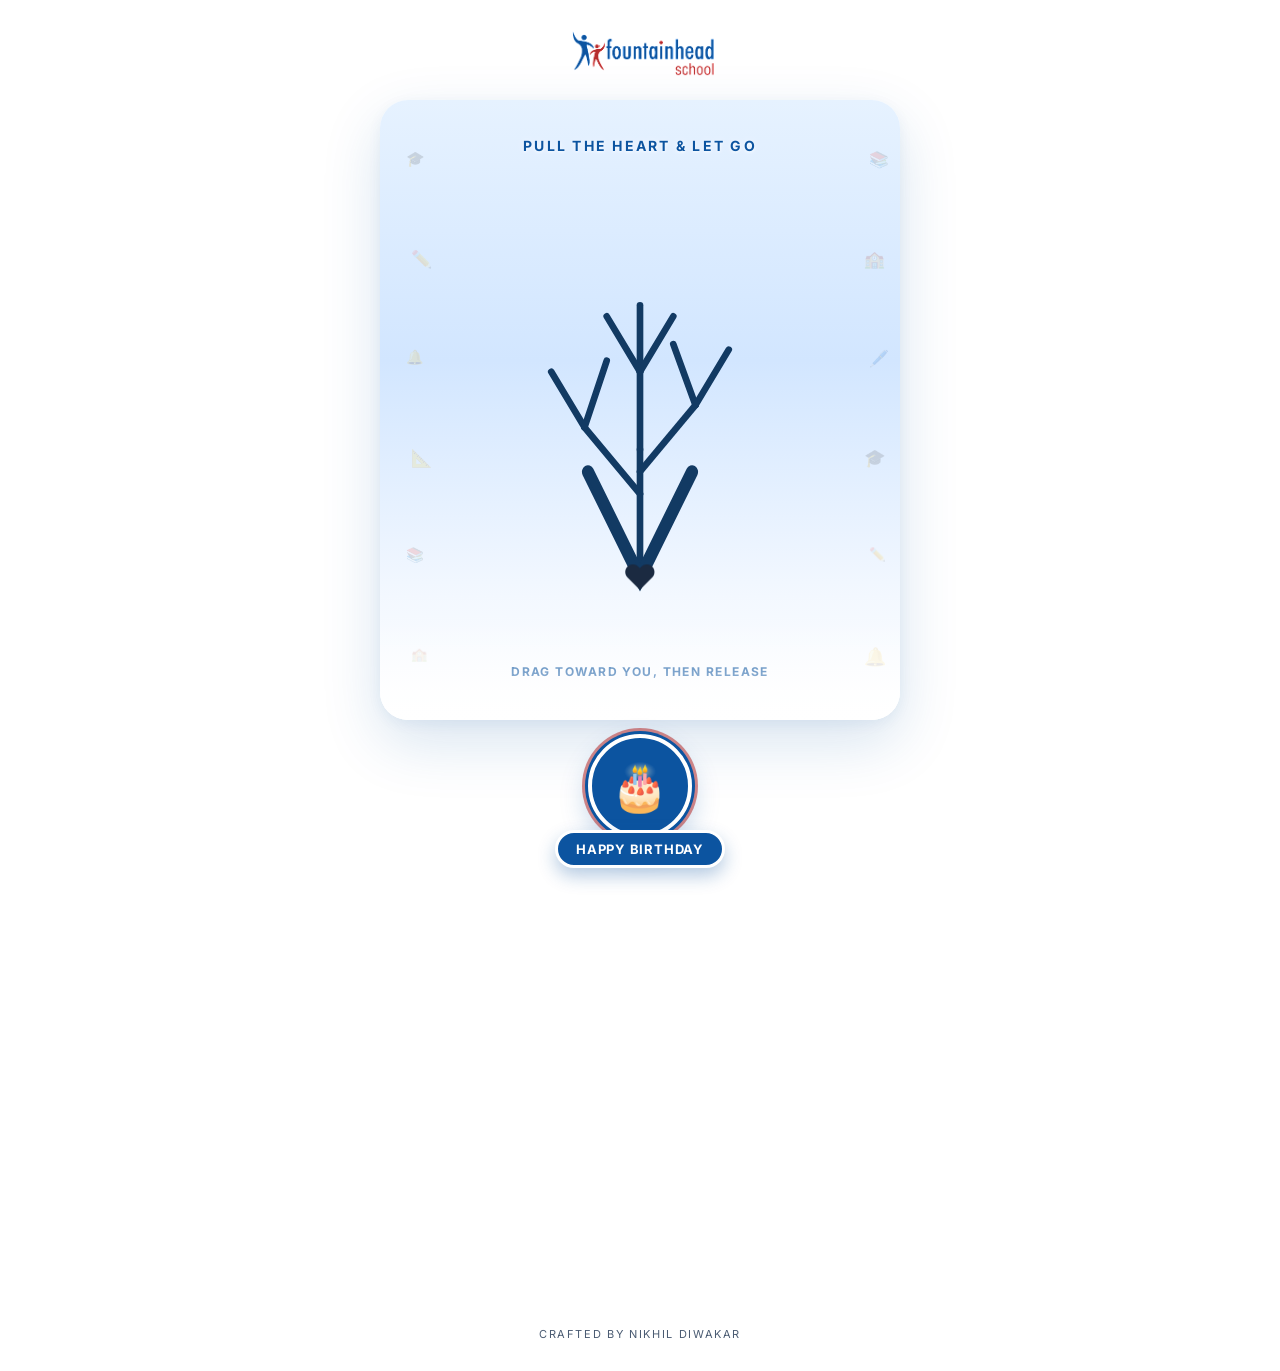
==== commit 975e8f10: "Birthday page: heart springs back to the sling on release instead of flying up Co-Authored-By: Claud" ====
--- a/birthday/index.html
+++ b/birthday/index.html
@@ -469,18 +469,13 @@
 function fire(fromX,fromY){
   hasFired = true;
   heart.style.transition='none';
-  const startX = fromX, startY = fromY;
-  const ctrlX = restX + (restX-fromX)*1.4;
-  const ctrlY = Math.min(fromY, restY) - 120;
-  const duration = 650;
+  // heart springs straight back to the sling (no flying up), then the tree blooms
+  const duration = 260;
   const t0 = performance.now();
-
   function step(now){
     const t = Math.min((now-t0)/duration, 1);
-    const it = 1-t;
-    const x = it*it*startX + 2*it*t*ctrlX + t*t*targetX;
-    const y = it*it*startY + 2*it*t*ctrlY + t*t*targetY;
-    placeHeart(x, y, ' scale(' + (1-0.3*t) + ') rotate(' + (t*260) + 'deg)');
+    const e = 1 - Math.pow(1-t, 3);
+    placeHeart(fromX + (restX-fromX)*e, fromY + (restY-fromY)*e);
     if(t<1){
       requestAnimationFrame(step);
     } else {
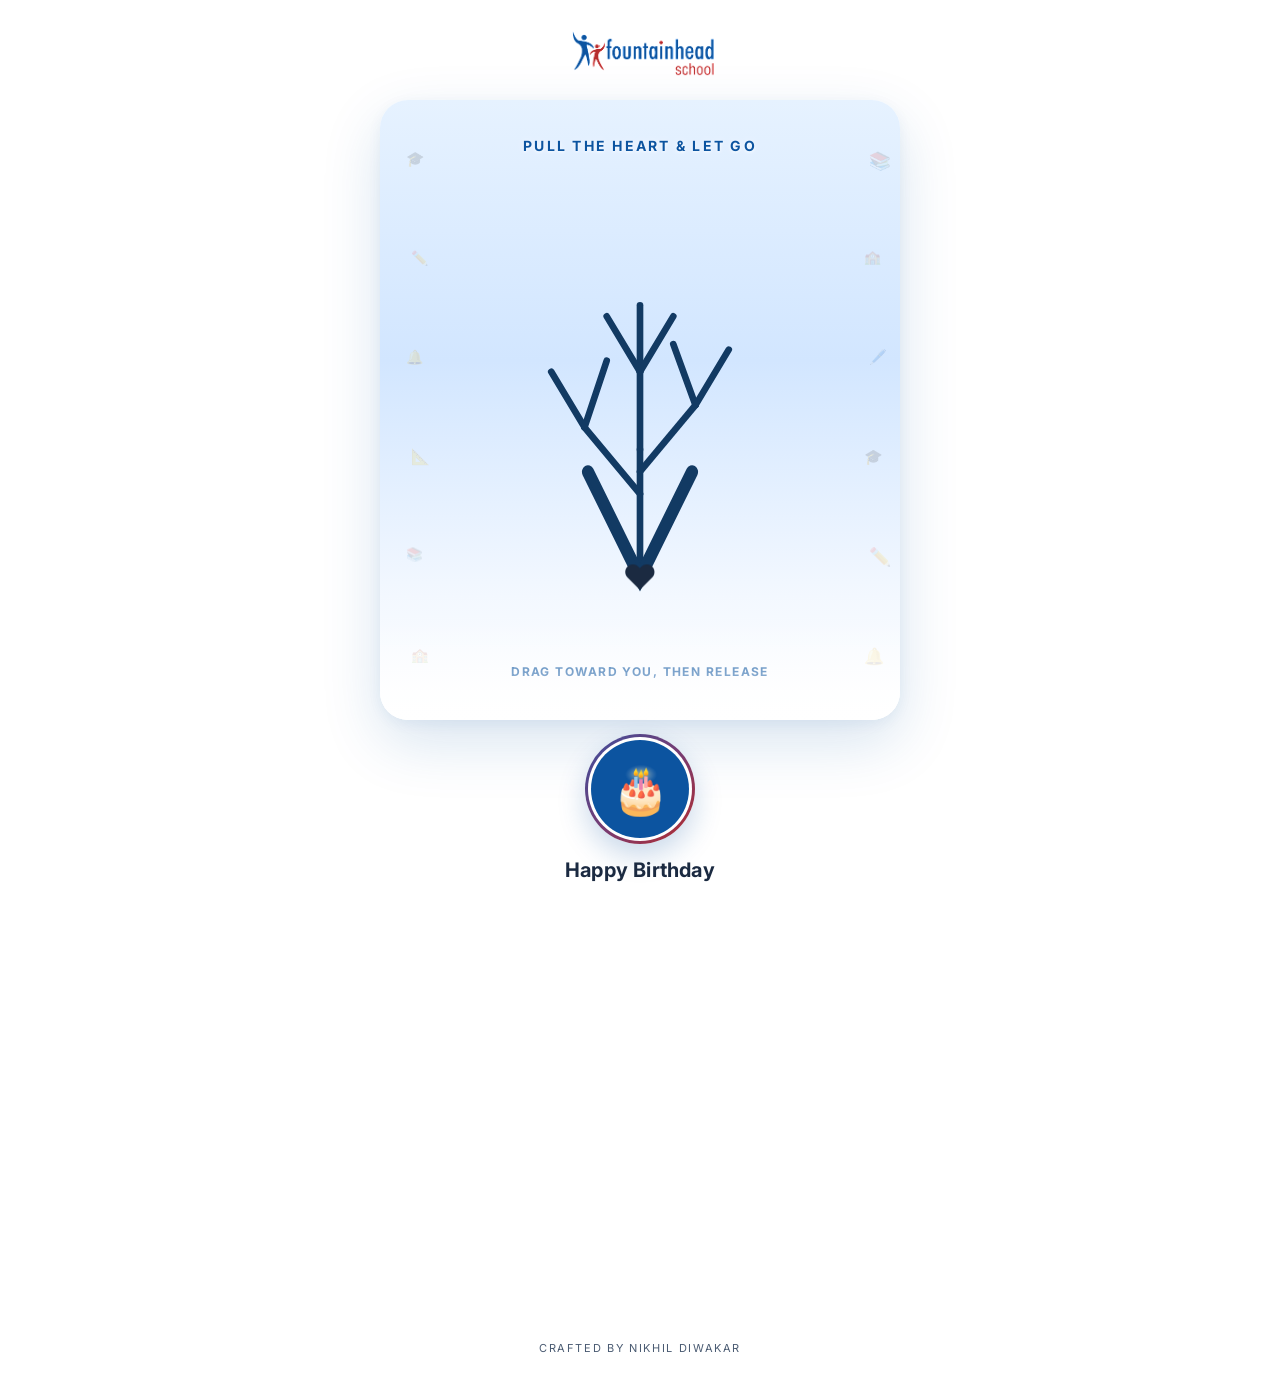
==== commit 42c11b89: "Birthday page: photo with gradient ring and plain name below, no designation Co-Authored-By: Claude " ====
--- a/birthday/index.html
+++ b/birthday/index.html
@@ -257,21 +257,21 @@
   .bday-card{text-align:center;animation:cardIn .8s ease both;}
   @keyframes cardIn{from{opacity:0;transform:translateY(12px);}to{opacity:1;transform:none;}}
   .bday-photo{
-    width:104px;height:104px;border-radius:50%;margin:0 auto;overflow:hidden;
-    border:4px solid #fff;
-    box-shadow:0 0 0 3px var(--brand-blue),0 0 0 6px rgba(182,44,44,.55),0 12px 28px rgba(12,84,160,.28);
-    background:var(--brand-blue);
+    width:110px;height:110px;border-radius:50%;margin:0 auto;
+    border:3px solid transparent;padding:3px;
+    background:
+      linear-gradient(var(--brand-blue),var(--brand-blue)) content-box,
+      linear-gradient(#fff,#fff) padding-box,
+      linear-gradient(135deg,#3d4f9f 0%,#7a3a6e 55%,#b62c2c 100%) border-box;
+    box-shadow:0 12px 28px rgba(12,84,160,.22);
     display:flex;align-items:center;justify-content:center;
-    color:#fff;font-family:'Inter',sans-serif;font-weight:500;font-size:44px;
-  }
-  .bday-photo img{width:100%;height:100%;object-fit:cover;display:block;}
+    color:#fff;font-family:'Inter',sans-serif;font-weight:400;font-size:44px;
+  }
+  .bday-photo img{width:100%;height:100%;border-radius:50%;object-fit:cover;display:block;}
   .bday-name{
-    display:inline-block;max-width:92vw;white-space:normal;margin-top:-16px;position:relative;
-    background:var(--brand-blue);color:#fff;border:3px solid #fff;border-radius:999px;
-    padding:8px 18px;font:700 13px 'Inter',sans-serif;letter-spacing:.06em;text-transform:uppercase;
-    box-shadow:0 8px 18px rgba(12,84,160,.3);
-  }
-  .bday-role{font-size:12px;color:var(--text-soft);letter-spacing:.04em;margin-top:8px;}
+    margin-top:14px;max-width:92vw;
+    font:700 20px 'Inter',sans-serif;color:var(--text-dark);letter-spacing:.01em;
+  }
   .bday-card.off{display:none;}
   .bday-none{font-size:15px;color:var(--text-soft);}
 
@@ -628,11 +628,6 @@
     const nm = document.createElement('div');
     nm.className = 'bday-name'; nm.textContent = p.name;
     card.append(ph, nm);
-    if(p.designation){
-      const r = document.createElement('div');
-      r.className = 'bday-role'; r.textContent = p.designation;
-      card.appendChild(r);
-    }
     peopleEl.appendChild(card);
   });
   // show one person at a time; if several share the day, rotate every 6s
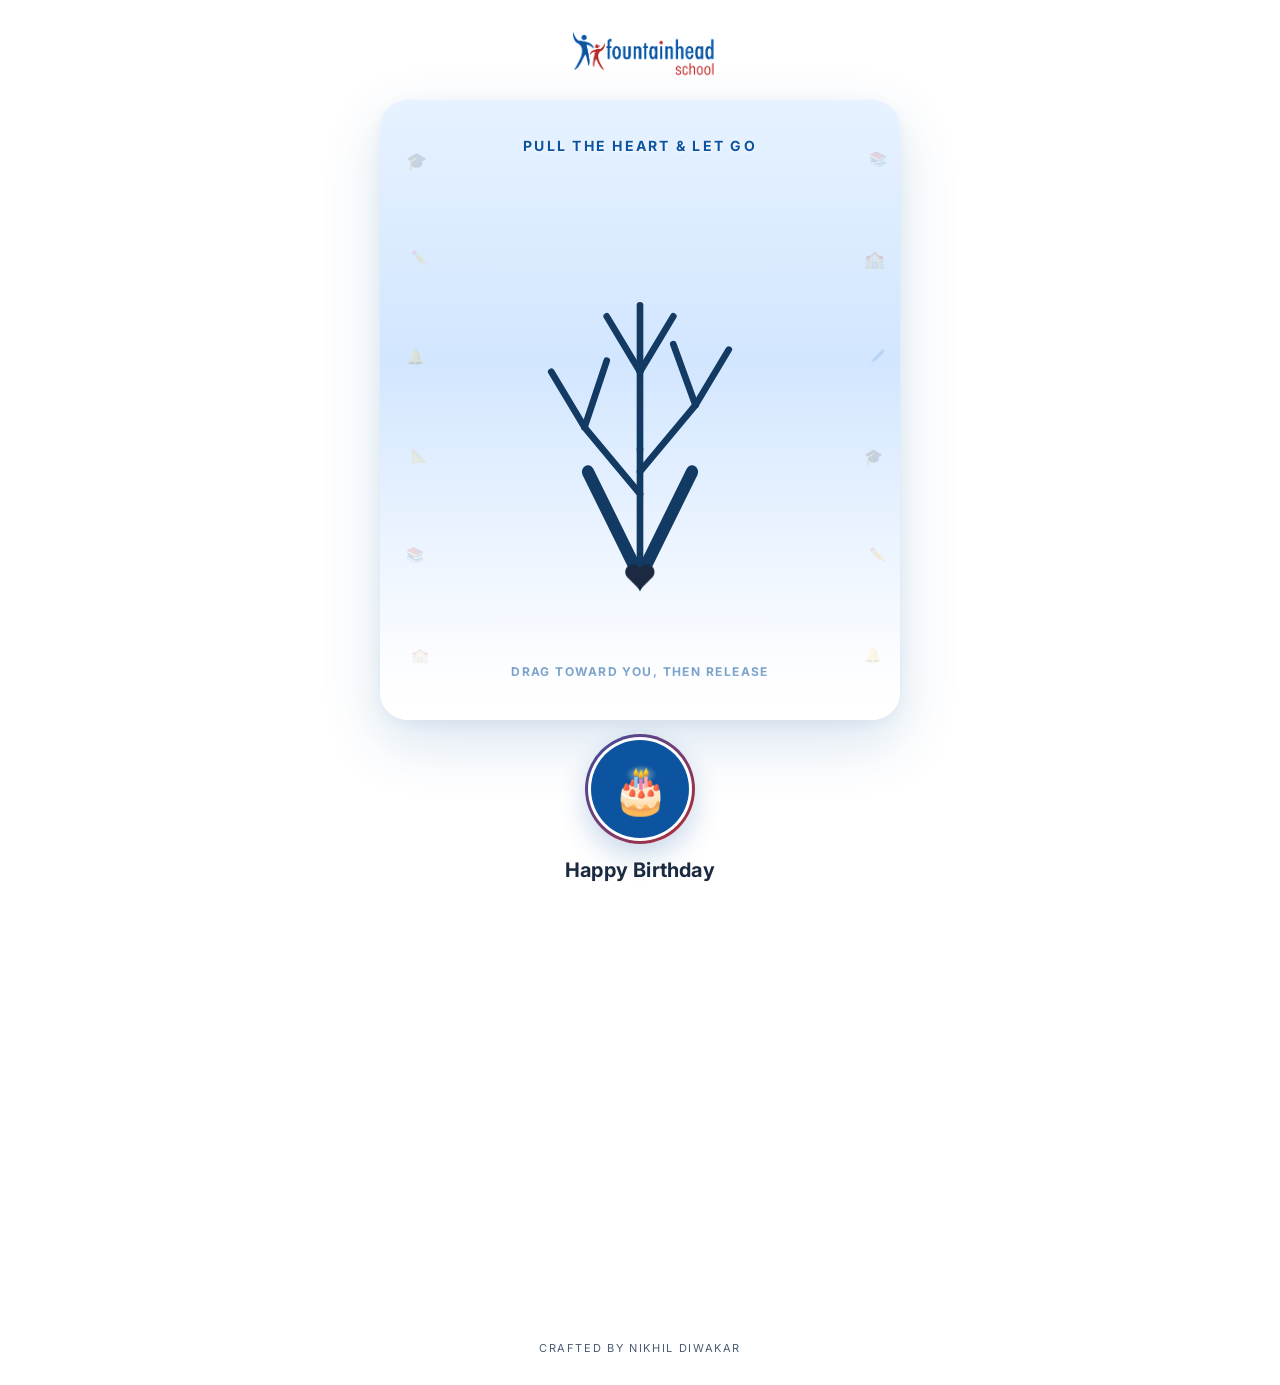
==== commit 1bc2f12f: "Birthday page: sling bands stay down after release; heart flies to the tree as in the original Co-Au" ====
--- a/birthday/index.html
+++ b/birthday/index.html
@@ -409,6 +409,7 @@
 function placeHeart(x,y,extra){
   curX = x; curY = y;
   heart.style.transform = 'translate3d(' + (x-wrapLeft-halfW) + 'px,' + (y-wrapTop-halfH) + 'px,0)' + (extra||'');
+  if(hasFired) return; // after release the sling band stays where it was let go
   const px = ((x-slingRect.left)/slingRect.width)*SVG_W;
   const py = ((y-slingRect.top)/slingRect.height)*SVG_H;
   bandL.setAttribute('x2', px); bandL.setAttribute('y2', py);
@@ -469,13 +470,18 @@
 function fire(fromX,fromY){
   hasFired = true;
   heart.style.transition='none';
-  // heart springs straight back to the sling (no flying up), then the tree blooms
-  const duration = 260;
+  const startX = fromX, startY = fromY;
+  const ctrlX = restX + (restX-fromX)*1.4;
+  const ctrlY = Math.min(fromY, restY) - 120;
+  const duration = 650;
   const t0 = performance.now();
+
   function step(now){
     const t = Math.min((now-t0)/duration, 1);
-    const e = 1 - Math.pow(1-t, 3);
-    placeHeart(fromX + (restX-fromX)*e, fromY + (restY-fromY)*e);
+    const it = 1-t;
+    const x = it*it*startX + 2*it*t*ctrlX + t*t*targetX;
+    const y = it*it*startY + 2*it*t*ctrlY + t*t*targetY;
+    placeHeart(x, y, ' scale(' + (1-0.3*t) + ') rotate(' + (t*260) + 'deg)');
     if(t<1){
       requestAnimationFrame(step);
     } else {
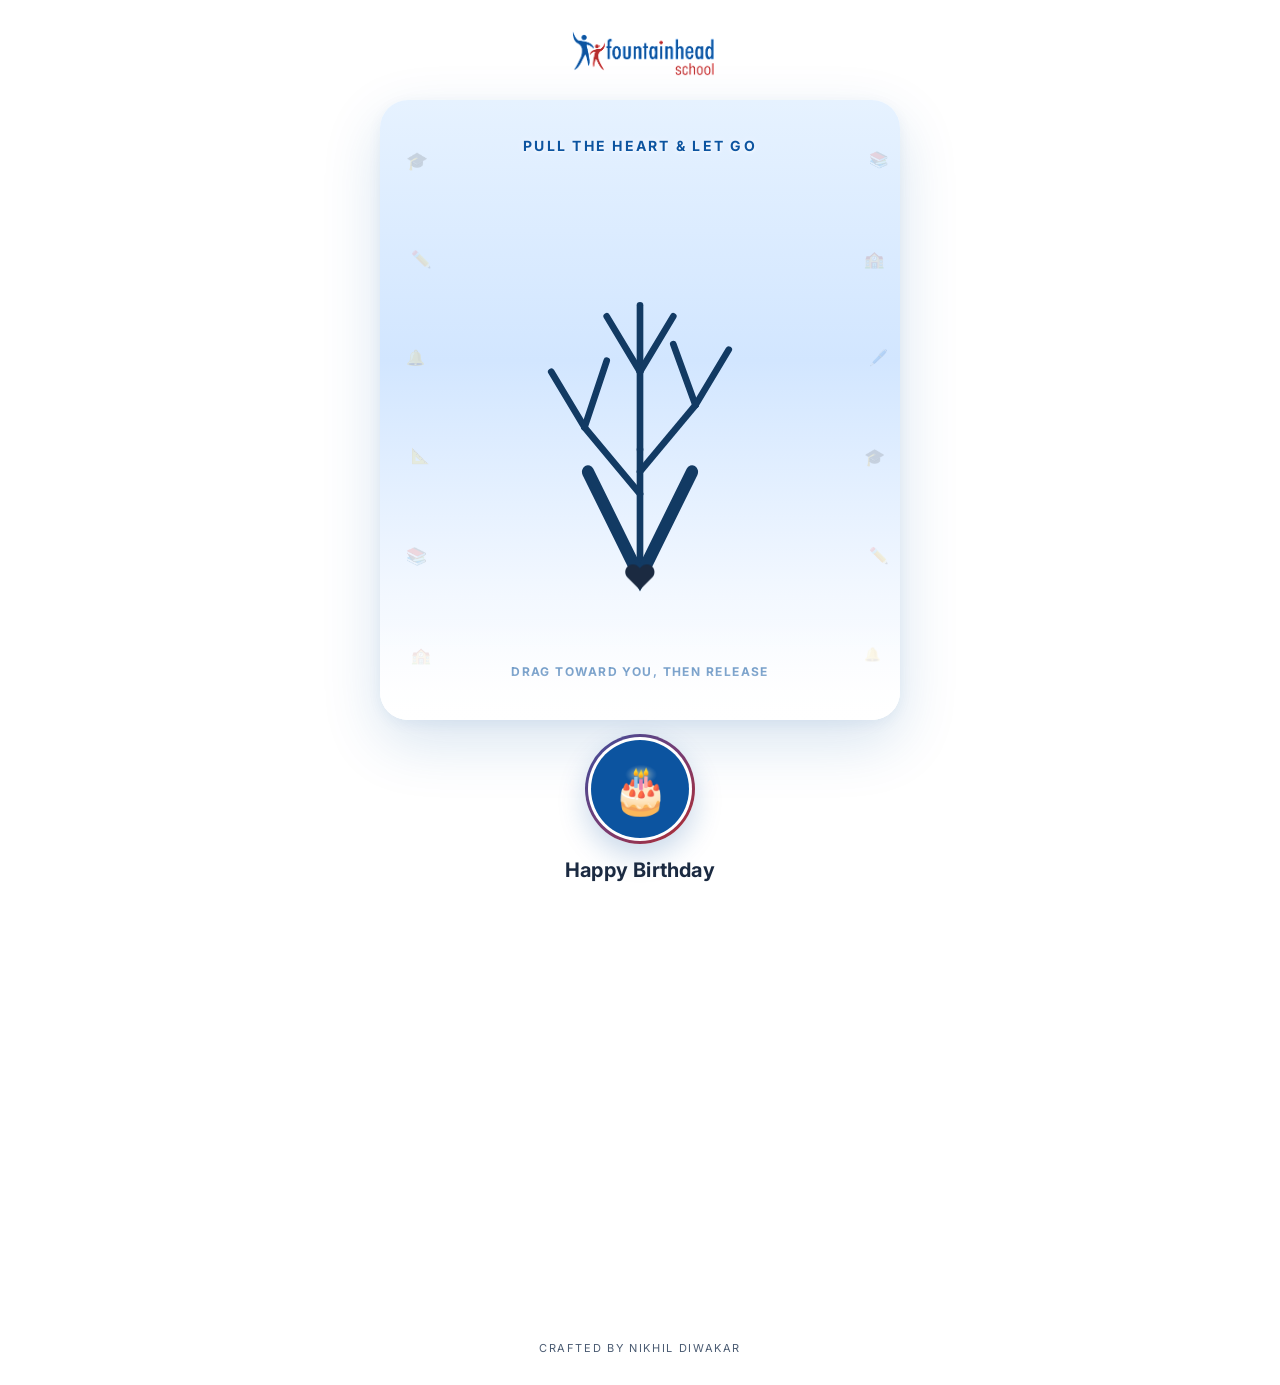
==== commit 0c2dd9fa: "Birthday page: work on static hosting by falling back to staff.json Co-Authored-By: Claude Opus 5.5 " ====
--- a/birthday/index.html
+++ b/birthday/index.html
@@ -659,13 +659,22 @@
 }
 
 
-/* ---------- today's birthdays come from the server (/api/birthdays) ---------- */
+/* ---------- today's birthdays ----------
+   With server.py running: /api/birthdays (Nucleus).
+   Static hosting (GitHub Pages): falls back to staff.json in this folder. */
 (async()=>{
   const q = new URLSearchParams(location.search).get('date');
   try{
-    const r = await fetch('/api/birthdays' + (q ? '?date='+encodeURIComponent(q) : ''), {cache:'no-store'});
+    const r = await fetch('api/birthdays' + (q ? '?date='+encodeURIComponent(q) : ''), {cache:'no-store'});
+    if(!r.ok || !(r.headers.get('content-type')||'').includes('json')) throw 0;
     renderPeople(await r.json());
-  }catch(e){ renderPeople([]); }
+  }catch(e){
+    try{
+      const all = await (await fetch('staff.json', {cache:'no-store'})).json();
+      const md = todayMD();
+      renderPeople(all.filter(p=>p.dob && p.dob.slice(5,10)===md));
+    }catch(e2){ renderPeople([]); }
+  }
 })();
 </script>
 
